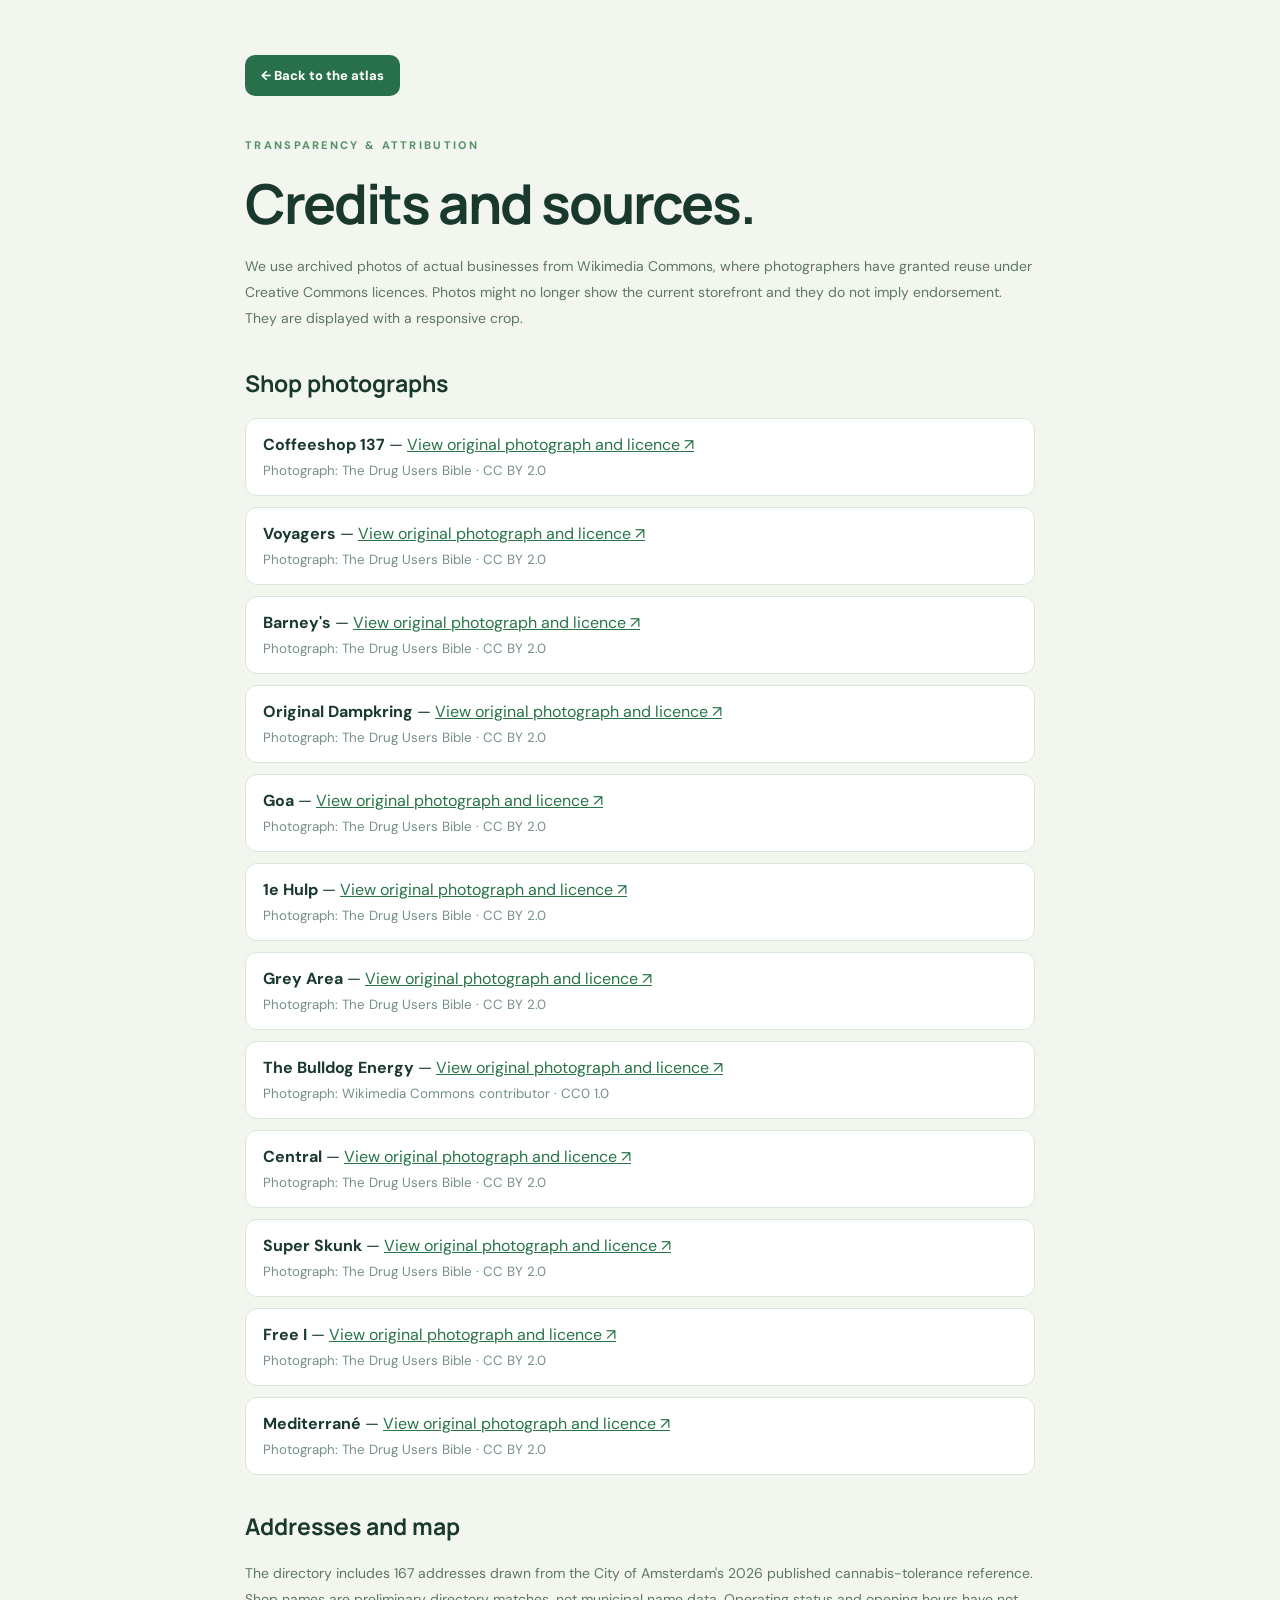
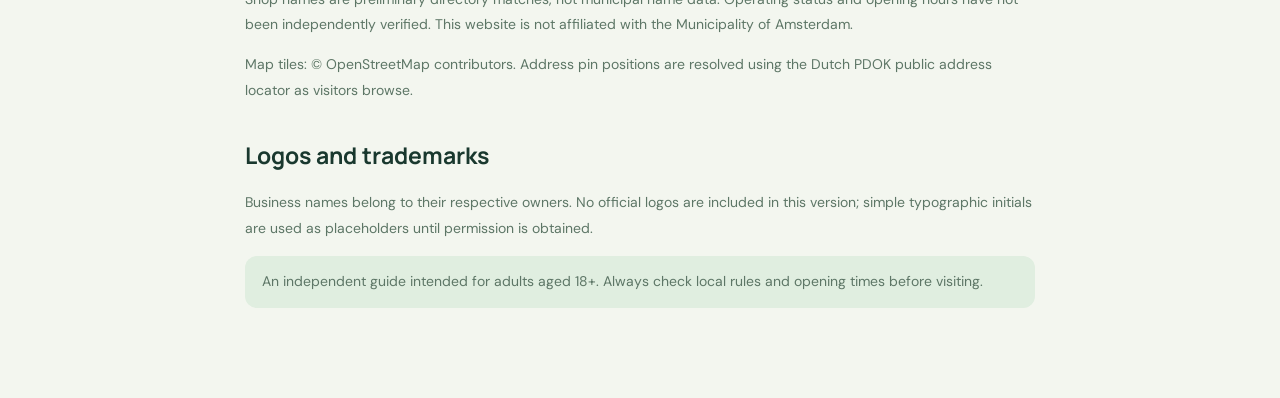
==== public/credits.html @ dfbdda61 "Add source and photo credits page" ====
<!doctype html><html lang="en"><head><meta charset="utf-8"><meta name="viewport" content="width=device-width,initial-scale=1"><title>Credits and sources | Coffeeshop Atlas</title><link rel="stylesheet" href="assets/styles.css"><style>body{background:#f3f6ef}.credits-main{max-width:830px;margin:55px auto 90px;padding:0 20px}.credits-main h1{font-size:clamp(32px,5vw,55px);letter-spacing:-2px;margin:13px 0}.credits-main p{color:#5d7666;font-size:14px;line-height:1.85}.credits-main h2{font-size:23px;margin-top:35px}.credit-box{border:1px solid #d8e7d9;background:#fff;border-radius:12px;margin:11px 0;padding:14px 17px;line-height:1.5}.credit-box a{color:#287447;text-decoration:underline}.credit-box small{color:#769083;display:block;margin-top:4px}.return{display:inline-block;padding:12px 16px;background:#286f4c;border-radius:10px;color:white;font-size:13px;font-weight:800}.small-note{background:#e0eee0;border-radius:12px;padding:13px 17px}</style></head><body><main class="credits-main"><a class="return" href="index.html">← Back to the atlas</a><span class="small-label" style="display:block;margin-top:42px">TRANSPARENCY &amp; ATTRIBUTION</span><h1>Credits and sources.</h1><p>We use archived photos of actual businesses from Wikimedia Commons, where photographers have granted reuse under Creative Commons licences. Photos might no longer show the current storefront and they do not imply endorsement. They are displayed with a responsive crop.</p><h2>Shop photographs</h2><div id="creditsList"></div><h2>Addresses and map</h2><p>The directory includes 167 addresses drawn from the City of Amsterdam's 2026 published cannabis-tolerance reference. Shop names are preliminary directory matches, not municipal name data. Operating status and opening hours have not been independently verified. This website is not affiliated with the Municipality of Amsterdam.</p><p>Map tiles: <a href="https://www.openstreetmap.org/copyright" target="_blank" rel="noopener">© OpenStreetMap contributors</a>. Address pin positions are resolved using the Dutch <a href="https://www.pdok.nl/" target="_blank" rel="noopener">PDOK</a> public address locator as visitors browse.</p><h2>Logos and trademarks</h2><p>Business names belong to their respective owners. No official logos are included in this version; simple typographic initials are used as placeholders until permission is obtained.</p><p class="small-note">An independent guide intended for adults aged 18+. Always check local rules and opening times before visiting.</p></main><script src="assets/shops.js"></script><script>const names=window.ATLAS_SHOPS.filter(x=>x.photo);const esc=x=>String(x).replaceAll('&','&amp;').replaceAll('<','&lt;').replaceAll('>','&gt;');document.getElementById('creditsList').innerHTML=names.map(x=>{const u='https://commons.wikimedia.org/wiki/File:'+encodeURIComponent(x.photo.file);return '<div class="credit-box"><b>'+esc(x.name)+'</b> — <a href="'+u+'" target="_blank" rel="noopener">View original photograph and licence ↗</a><small>Photograph: '+esc(x.photo.author)+' · '+esc(x.photo.license)+'</small></div>';}).join('');</script></body></html>
---- public/assets/styles.css ----
@import url('https://fonts.googleapis.com/css2?family=DM+Sans:wght@400;500;600;700;800&family=Manrope:wght@400;500;600;700;800&display=swap');
:root{--ink:#19382e;--green:#18392e;--green-2:#275e45;--mint:#b9d6b9;--lime:#b9e0a5;--gold:#d8a85f;--cream:#f7f7f0;--pale:#eef2e8;--line:#dce5d9;--muted:#65786d;--shadow:0 18px 50px rgba(12,42,26,.15)}
*{box-sizing:border-box}html{scroll-behavior:smooth}body{margin:0;color:var(--ink);background:var(--cream);font-family:'DM Sans',system-ui,-apple-system,'Segoe UI',sans-serif}a{color:inherit;text-decoration:none}button,input,select{font:inherit}button{cursor:pointer}button:focus-visible,a:focus-visible,input:focus-visible,select:focus-visible{outline:3px solid #7fc88d;outline-offset:2px}img{max-width:100%;display:block}.content-wrap{width:min(1400px,calc(100% - 100px));margin:auto}.sr-only{position:absolute;width:1px;height:1px;padding:0;margin:-1px;overflow:hidden;clip:rect(0,0,0,0);white-space:nowrap;border:0}
h1,h2,h3,p{margin-top:0}h1,h2,h3{font-family:Manrope,system-ui,sans-serif}h1 em,h2 em{font-style:normal;color:#48835c}em{font-style:normal}.small-label{font-size:11px;font-weight:800;letter-spacing:2.3px;color:#58916b}
.site-header{background:var(--green);color:white;position:relative;z-index:10}.header-inner{height:84px;display:flex;align-items:center;justify-content:space-between;gap:24px}.logo-lockup{display:flex;align-items:center;gap:12px;flex-shrink:0}.mark{width:43px;height:43px;border:1px solid #84b398;border-radius:13px;color:#dcf4d3;display:grid;place-items:center}.mark svg{width:31px;height:31px}.logo-type strong{font-size:15px;display:block;letter-spacing:2.4px;line-height:1}.logo-type>span{font-size:11px;letter-spacing:3px;font-weight:800;color:#b8d4bb}.logo-type i{font-size:8px;font-style:normal;letter-spacing:1.3px;opacity:.7;margin-left:2px}.nav-links{display:flex;align-items:center;gap:36px;color:#d5e8d9;font-size:13px;font-weight:700}.nav-links a:hover{color:#fff}.header-cta{background:var(--lime);color:#153d28;border-radius:50px;padding:13px 18px;font-weight:800;font-size:13px}.header-cta span{margin-left:9px}.header-cta:hover{background:white}
.hero{padding:73px 0 76px;display:grid;grid-template-columns:minmax(0,.95fr) minmax(0,1fr);align-items:center;gap:65px;min-height:610px}.eyebrow{color:#3f8059;font-size:11px;font-weight:800;letter-spacing:2.3px;display:inline-flex;align-items:center;gap:10px}.eyebrow-dot{height:8px;width:8px;background:#4b9863;border-radius:100%;box-shadow:0 0 0 5px #e1eee0}.hero h1{font-size:clamp(53px,5.7vw,86px);line-height:1.075;letter-spacing:-5px;margin:24px 0 22px;color:#153c30}.hero h1 em{font-family:Georgia,'Times New Roman',serif;font-style:italic;font-weight:normal;letter-spacing:-4px}.hero-sub{max-width:510px;color:#61766a;font-size:16px;line-height:1.8;margin-bottom:27px}.hero-search{max-width:515px;background:white;border:1px solid #dfecdf;display:flex;align-items:center;box-shadow:0 10px 30px rgba(37,65,38,.09);border-radius:17px;gap:12px;padding:8px 8px 8px 19px}.search-icon{font-size:27px;color:#7f9b89;line-height:1}.hero-search input{border:0;background:transparent;outline:none;min-width:0;flex:1;color:var(--ink);font-size:13px}.hero-search button{border:0;border-radius:11px;background:var(--green);color:white;font-size:13px;font-weight:800;padding:14px 19px;white-space:nowrap}.hero-search button:hover{background:#30634d}.hero-search button span{margin-left:8px}.hero-stats{display:flex;gap:24px;align-items:center;margin-top:33px}.hero-stats div{display:flex;flex-direction:column;gap:4px}.hero-stats strong{font-family:Manrope;font-weight:800;letter-spacing:-1.2px;font-size:26px;line-height:1}.hero-stats span:not(.stat-line){font-size:10px;color:#89998d}.stat-line{height:32px;width:1px;background:#d4e2d3}
.hero-visual{height:486px;display:grid;grid-template-columns:1.16fr .76fr;grid-template-rows:1fr 1fr;gap:14px;position:relative}.hero-photo{position:relative;border-radius:20px;background:#d5e2d4;overflow:hidden;box-shadow:0 13px 32px rgba(17,53,27,.13)}.hero-photo:after{content:"";position:absolute;inset:25% 0 0;background:linear-gradient(transparent,rgba(3,24,12,.70));pointer-events:none}.hero-photo img{height:100%;width:100%;object-fit:cover;transition:transform .5s}.hero-photo:hover img{transform:scale(1.055)}.hero-photo-main{grid-row:span 2}.hero-photo-top,.hero-photo-bottom{min-height:0}.photo-name{position:absolute;z-index:1;bottom:24px;left:22px;color:white;font-weight:800;font-size:17px;line-height:1.25;text-shadow:0 1px 12px #1d3022}.photo-name small{display:block;font-weight:600;font-size:11px;opacity:.85;margin-top:5px}.hero-seal{position:absolute;z-index:2;display:flex;flex-direction:column;justify-content:center;align-items:center;right:26%;top:39%;height:98px;width:98px;border:5px solid var(--cream);background:#bcd5a7;color:#2a4b38;border-radius:50%;font-size:9px;line-height:1.4;letter-spacing:1px;font-weight:900;text-align:center;transform:rotate(12deg);box-shadow:0 4px 14px #23372a66}.hero-seal b{font-size:20px;line-height:1.1}
.marquee{background:#dcead9;border-top:1px solid #d1e4d0;border-bottom:1px solid #d1e4d0}.marquee-inner{display:flex;justify-content:space-between;align-items:center;gap:14px;min-height:62px}.marquee span{font-size:10px;font-weight:800;letter-spacing:1.7px;white-space:nowrap}.marquee b{color:#6e9974;font-size:20px}
.featured-section{padding-top:83px;padding-bottom:83px}.section-heading{display:flex;justify-content:space-between;align-items:flex-end;gap:20px;margin-bottom:30px}.section-heading h2,.explorer-top h2,.how-lead h2{font-size:clamp(31px,3.1vw,47px);line-height:1.16;letter-spacing:-2.1px;margin:10px 0 10px}.section-heading em,.explorer-top em,.how-lead em{font-family:Georgia,serif;font-weight:400;font-style:italic}.section-heading p,.explorer-top p{font-size:13px;color:var(--muted);line-height:1.6;margin:0}.text-link{font-size:12px;font-weight:800;border-bottom:1px solid #679b72;padding-bottom:8px;white-space:nowrap}.text-link span{margin-left:10px}.featured-grid{display:grid;grid-template-columns:repeat(4,minmax(0,1fr));gap:18px}.featured-card{background:#fff;overflow:hidden;border-radius:17px;border:1px solid #e2e9df;box-shadow:0 3px 10px #203e2508;transition:transform .2s,box-shadow .2s}.featured-card:hover{transform:translateY(-4px);box-shadow:0 12px 29px #1738251b}.featured-card .cover{height:200px;background:#d9e8d7;position:relative;overflow:hidden}.featured-card .cover img{height:100%;width:100%;object-fit:cover}.cover .label{position:absolute;bottom:11px;left:11px;background:#fffdf4ed;border-radius:30px;padding:6px 10px;font-size:10px;font-weight:800;color:#316443}.featured-card-content{padding:18px}.featured-card h3{font-size:16px;margin:0 0 6px;letter-spacing:-.55px}.featured-card .address{font-size:11px;color:#849184;line-height:1.5;min-height:32px}.featured-card-bottom{margin-top:15px;display:flex;align-items:center;justify-content:space-between;gap:5px}.featured-card-bottom button{background:none;border:0;padding:0;color:#31764f;font-size:12px;font-weight:800}.credit-link{font-size:9px;color:#758879;text-decoration:underline}.photo-note{font-size:11px;color:#86958a;margin-top:18px}
.explorer-section{padding:78px 0 68px;background:#e7eee4;scroll-margin-top:0}.explorer-top{display:flex;justify-content:space-between;align-items:flex-end;gap:20px;margin-bottom:27px}.map-feature{white-space:nowrap;display:flex;align-items:center;gap:9px;background:#fff;border-radius:30px;padding:11px 15px;color:#4a7156;font-size:11px;font-weight:700}.feature-dot,.green-dot{display:inline-block;background:#62a879;width:8px;height:8px;border-radius:50%;flex-shrink:0}
.atlas-app{height:710px;display:grid;grid-template-columns:378px minmax(0,1fr);position:relative;border-radius:21px;overflow:hidden;box-shadow:var(--shadow);background:#fff;border:1px solid #d2dfd2}.directory{display:flex;flex-direction:column;min-height:0;border-right:1px solid #d8e5db}.directory-head{padding:21px 20px 12px;border-bottom:1px solid #e8eee7}.directory-strap{font-size:10px;font-weight:850;letter-spacing:1.7px;display:flex;align-items:center;gap:7px;color:#43845f}.directory-count{margin-left:auto;font-size:10px;background:#e5f2e7;border-radius:20px;padding:6px 10px;color:#32704e;letter-spacing:0}.directory-title-row{display:flex;justify-content:space-between;align-items:center;margin:16px 0 14px}.directory-title-row h3{font-size:21px;margin:0;letter-spacing:-.8px}.plain-button{color:#578766;background:none;border:0;font-size:11px;font-weight:800}.directory-search{display:flex;align-items:center;gap:11px;background:#f7faf6;border-radius:11px;border:1px solid #d9e5da;height:44px;padding:0 13px}.directory-search span{font-size:25px;color:#7ea78c}.directory-search input{border:none;outline:0;width:100%;min-width:0;background:transparent;font-size:12px}.filter-line{display:flex;gap:7px;margin-top:9px}.filter-line select{flex:1;min-width:0;appearance:none;background:#f9fbf8 url("data:image/svg+xml,%3Csvg width='16' height='16' viewBox='0 0 24 24' fill='none' stroke='%23456f54' stroke-width='2' xmlns='http://www.w3.org/2000/svg'%3E%3Cpath d='m6 9 6 6 6-6'/%3E%3C/svg%3E") no-repeat right 10px center}.filter-line select,.nearby-btn{border:1px solid #dce7db;border-radius:9px;height:38px;font-weight:700;color:#5b7362;font-size:11px;padding:0 11px}.nearby-btn{background:white;white-space:nowrap}.nearby-btn.active{background:#d9eddc;color:#26714d}.directory-tabs{display:flex;gap:14px;margin-top:19px}.directory-tabs button{background:none;border:0;padding:0 0 13px;color:#8e9f90;font-size:12px;font-weight:800;border-bottom:2px solid transparent}.directory-tabs button.is-active{color:#266546;border-color:#318c57}.directory-tabs #savedCount{margin-left:3px;color:#71917b}
.shop-list{padding:10px;overflow:auto;min-height:0;overscroll-behavior:contain}.shop-row{display:grid;grid-template-columns:68px minmax(0,1fr) 27px;gap:12px;padding:10px;min-height:94px;border-radius:12px;align-items:center;cursor:pointer;border:1px solid transparent;transition:background .16s,border-color .16s}.shop-row:hover,.shop-row:focus-visible{background:#f5faf4;outline:none}.shop-row.selected{background:#ebf5e9;border-color:#b9dabf}.thumb{width:68px;height:68px;border-radius:9px;background:#dcebd8;object-fit:cover;overflow:hidden}.thumb-letter{display:grid;place-items:center;color:#3a7953;background:linear-gradient(140deg,#cce3c8,#e5f0dc);font:800 27px Manrope}.shop-row h4{font-size:13px;line-height:1.3;font-weight:800;letter-spacing:-.2px;margin:0 0 5px}.shop-row p{font-size:10px;color:#7f9383;line-height:1.4;margin:0 0 6px}.shop-row .mini-meta{font-size:10px;color:#3c9260;font-weight:750}.save-btn{font-size:19px;color:#9fb8a3;align-self:start;background:none;border:0;padding:2px}.save-btn.saved{color:#c68b3d}.no-results{padding:24px 12px;color:#758678;line-height:1.7;font-size:13px}.directory-footer{padding:11px 15px;display:flex;justify-content:space-between;gap:12px;align-items:center;border-top:1px solid #e4ebe0;font-size:10px;color:#809080}.directory-footer button{background:none;border:0;font-weight:900;white-space:nowrap;color:#357254}
.map-area{position:relative;min-height:0;background:#d5e7d8}.map-area #map{height:100%;width:100%}.map-toolbar{position:absolute;top:18px;right:18px;z-index:450;display:flex;gap:8px}.map-tool{background:#fff;border:1px solid #e2ebde;padding:11px 13px;font-size:12px;font-weight:800;color:#295a3b;border-radius:10px;box-shadow:0 8px 22px #17402718}.map-tool:hover{background:#e9f4e8}.map-legend{position:absolute;bottom:20px;left:18px;z-index:420;border-radius:100px;padding:10px 14px;background:#fff;color:#728675;display:flex;align-items:center;gap:10px;box-shadow:0 9px 28px #183e2b1b;font-size:11px}.map-legend b{color:#2b704b}.legend-icon{height:11px;width:11px;background:#2f8654;border:2px solid white;border-radius:50%;box-shadow:0 0 0 1px #a4c4aa}.leaflet-control-attribution{font-size:9px!important}.leaflet-control-zoom a{color:#33634a!important}.atlas-marker{background:transparent;border:none}.atlas-pin{background:#287e4f;border:3px solid #fff;width:26px;height:26px;border-radius:50% 50% 50% 4px;transform:rotate(-45deg);box-shadow:0 4px 8px #1736215c}.atlas-pin:after{content:"";display:block;width:7px;height:7px;position:absolute;top:7px;left:7px;background:white;border-radius:50%}.marker-cluster-small,.marker-cluster-medium,.marker-cluster-large{background:#70ad7977}.marker-cluster-small div,.marker-cluster-medium div,.marker-cluster-large div{background:#286b48;color:#fff;font-weight:800}
.place-panel{position:absolute;z-index:500;top:79px;right:18px;width:min(340px,calc(100% - 36px));max-height:calc(100% - 148px);background:#fff;box-shadow:0 16px 44px #102d2970;border-radius:17px;overflow-y:auto}.place-panel.is-hidden{display:none}.panel-cover{height:165px;background:linear-gradient(130deg,#c0e1b6,#b2c9a9);position:relative}.panel-cover img{width:100%;height:100%;object-fit:cover}.panel-close{position:absolute;top:11px;right:11px;height:30px;width:30px;border:0;border-radius:100%;background:#fff;color:#325a41;font-size:20px;display:grid;place-items:center}.panel-body{padding:20px}.panel-overline{font-size:10px;letter-spacing:1.5px;color:#529069;font-weight:800}.panel-body h3{font-size:21px;margin:7px 0;line-height:1.25;letter-spacing:-.7px}.panel-address{font-size:12px;line-height:1.6;color:#718474;margin:6px 0 10px}.panel-help{background:#f0f5ed;border-radius:8px;padding:9px 11px;font-size:10px;color:#748677;line-height:1.55}.panel-actions{display:grid;grid-template-columns:1fr 1fr;gap:8px;margin-top:16px}.panel-actions a,.panel-actions button{display:flex;justify-content:center;align-items:center;text-align:center;border:1px solid #cfe1d2;border-radius:9px;background:#f5faf3;color:#295e42;font-size:11px;font-weight:800;padding:11px 8px}.panel-actions .primary{background:#256847;color:#fff;border-color:#256847}.panel-credit{font-size:10px;color:#819388;margin-top:12px}.panel-credit a{text-decoration:underline}.panel-letter{display:grid;place-items:center;height:100%;font-size:55px;color:#477652;font-weight:800;font-family:Manrope}.mobile-switch{display:none}.map-caveat{font-size:11px;line-height:1.6;color:#708677;margin-top:20px}
.how-section{padding-top:110px;padding-bottom:120px;display:grid;grid-template-columns:1fr 1fr;gap:15%}.how-lead h2{font-size:clamp(35px,3.8vw,55px);margin-bottom:18px}.how-lead>p{color:#7a8b7e;font-size:14px;max-width:370px;line-height:1.8}.how-items{display:grid;gap:0}.how-item{display:grid;grid-template-columns:55px 1fr;gap:10px;padding:20px 0;border-bottom:1px solid #dce6da}.how-item:first-child{padding-top:0}.how-number{font-family:Georgia,serif;font-size:24px;color:#6a9b77;font-style:italic}.how-item h3{font-size:17px;letter-spacing:-.4px;margin:2px 0 8px}.how-item p{font-size:12px;line-height:1.75;color:#758a78;margin:0;max-width:425px}
.footer{background:#152e27;color:#e9f5e9;padding:42px 0 23px}.footer-inner{display:flex;justify-content:space-between;gap:60px;padding-bottom:40px}.footer-brand span{font-size:18px;font-weight:900;letter-spacing:2px}.footer-brand p{font-size:11px;line-height:1.7;color:#b1c5b9;max-width:430px;margin:13px 0 0}.footer-nav{display:flex;gap:25px;flex-wrap:wrap;font-size:12px;color:#bfd6c4}.footer-bottom{border-top:1px solid #335145;padding-top:21px;display:flex;justify-content:space-between;gap:20px;color:#849f8d;font-size:10px;line-height:1.5}
@media(max-width:1170px){.content-wrap{width:min(1400px,calc(100% - 55px))}.hero{gap:35px}.hero h1{font-size:65px}.featured-grid{grid-template-columns:repeat(2,1fr)}.atlas-app{grid-template-columns:345px 1fr}}
@media(max-width:780px){.content-wrap{width:calc(100% - 32px)}.header-inner{height:67px}.nav-links{display:none}.mark{width:36px;height:36px;border-radius:10px}.mark svg{width:27px}.logo-type strong{font-size:12px;letter-spacing:2px}.logo-type>span{font-size:9px}.header-cta{font-size:10px;padding:10px 12px}.hero{padding:47px 0 55px;display:flex;flex-direction:column;align-items:stretch;gap:40px;min-height:auto}.hero h1{font-size:clamp(45px,11vw,74px);letter-spacing:-3.7px;margin:20px 0 15px}.hero h1 em{letter-spacing:-2px}.hero-sub{font-size:14px;line-height:1.75}.hero-search{border-radius:14px}.hero-search button{padding:12px}.hero-stats{gap:13px;margin-top:23px}.hero-stats strong{font-size:22px}.hero-stats span:not(.stat-line){font-size:9px}.hero-visual{height:290px;grid-template-columns:1.06fr .86fr;gap:9px}.hero-photo{border-radius:13px}.photo-name{bottom:12px;left:12px;font-size:12px}.photo-name small{font-size:9px}.hero-seal{height:66px;width:66px;font-size:6.5px;border-width:3px;right:26%}.hero-seal b{font-size:13px}.marquee-inner{overflow:hidden;justify-content:flex-start;gap:17px;min-height:49px}.marquee span{font-size:9px}.marquee-inner span:nth-of-type(n+3),.marquee-inner b:nth-of-type(n+3){display:none}.featured-section{padding:58px 0}.section-heading{align-items:start}.section-heading h2,.explorer-top h2{font-size:35px}.text-link{display:none}.featured-grid{grid-template-columns:repeat(2,minmax(0,1fr));gap:11px}.featured-card .cover{height:145px}.featured-card-content{padding:12px}.featured-card h3{font-size:14px}.featured-card-bottom{margin-top:11px}.featured-card-bottom button{font-size:11px}.explorer-section{padding:58px 0 50px}.explorer-top{display:block}.map-feature{display:inline-flex;margin-top:20px}.atlas-app{height:660px;grid-template-columns:1fr;grid-template-rows:minmax(0,1fr) 54px;border-radius:15px}.directory{grid-row:1;grid-column:1;border-right:0}.map-area{grid-row:1;grid-column:1;display:none}.atlas-app.map-mode .directory{display:none}.atlas-app.map-mode .map-area{display:block}.mobile-switch{grid-row:2;grid-column:1;display:grid;grid-template-columns:1fr 1fr;background:#f3f8f2;border-top:1px solid #dfecdf;padding:8px;gap:8px}.mobile-switch button{border:0;border-radius:9px;background:transparent;font-size:12px;font-weight:800;color:#6d8972}.mobile-switch button.active{background:#2d774d;color:white}.map-tool{padding:10px}.map-tool span{display:none}.place-panel{top:auto;bottom:18px;left:12px;right:12px;width:auto;max-height:70%}.panel-cover{height:110px}.panel-body{padding:13px}.map-legend{bottom:18px;left:13px}.directory-head{padding:17px 15px 7px}.shop-row{padding:9px;min-height:86px}.thumb{height:59px;width:59px}.shop-row{grid-template-columns:59px 1fr 27px}.how-section{grid-template-columns:1fr;gap:36px;padding-top:75px;padding-bottom:75px}.how-lead h2{font-size:39px}.footer-inner,.footer-bottom{display:block}.footer-nav{margin-top:23px}.footer-bottom span{display:block;margin-top:9px}}
@media(max-width:380px){.hero h1{font-size:44px}.logo-type i{display:none}.hero-stats{gap:9px}.hero-stats strong{font-size:19px}.featured-card .cover{height:120px}.hero-visual{height:240px}}
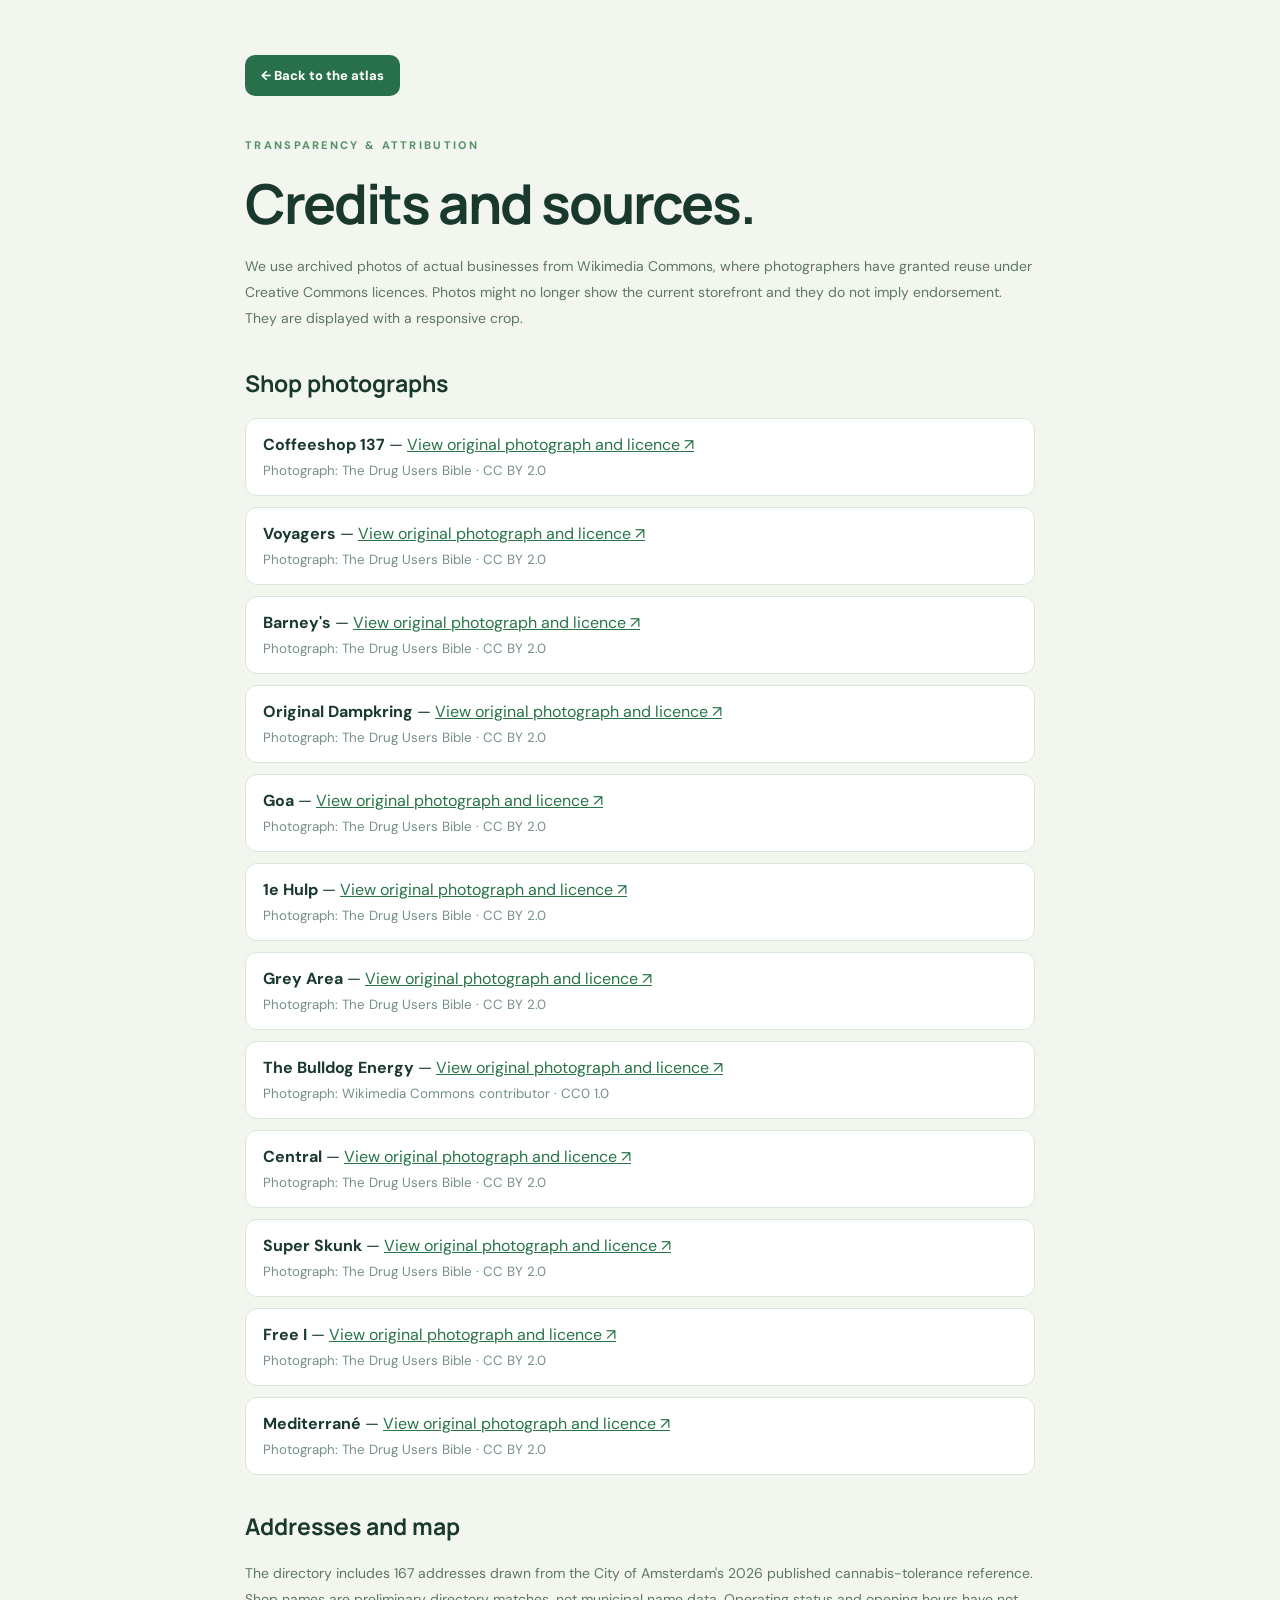
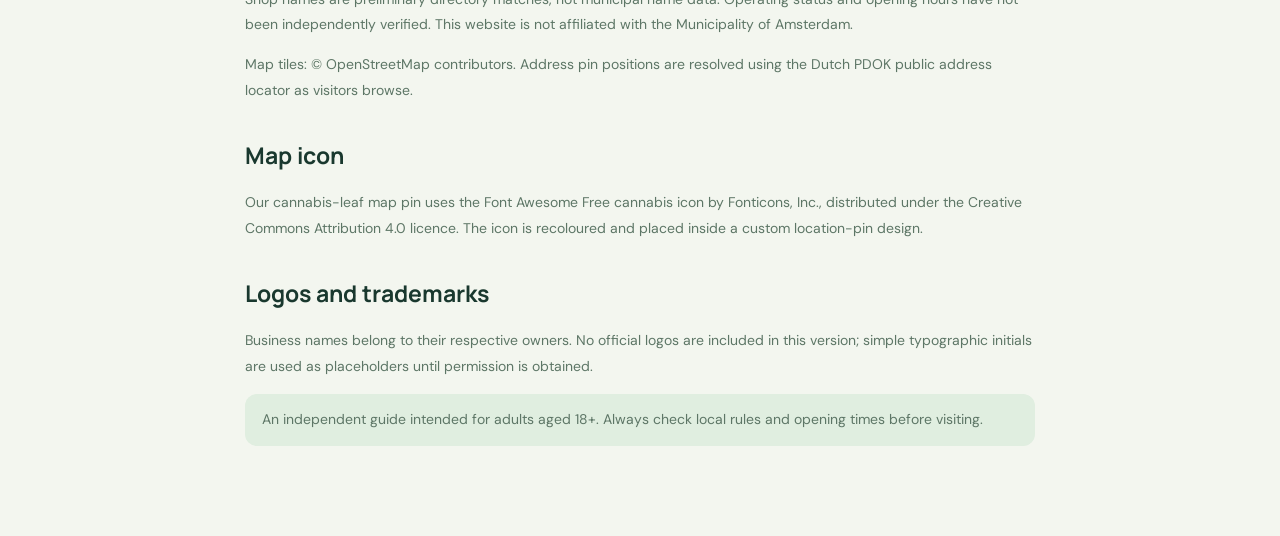
==== commit 27c224f1: "Credit licensed Font Awesome cannabis map icon" ====
--- a/public/credits.html
+++ b/public/credits.html
@@ -1 +1 @@
-<!doctype html><html lang="en"><head><meta charset="utf-8"><meta name="viewport" content="width=device-width,initial-scale=1"><title>Credits and sources | Coffeeshop Atlas</title><link rel="stylesheet" href="assets/styles.css"><style>body{background:#f3f6ef}.credits-main{max-width:830px;margin:55px auto 90px;padding:0 20px}.credits-main h1{font-size:clamp(32px,5vw,55px);letter-spacing:-2px;margin:13px 0}.credits-main p{color:#5d7666;font-size:14px;line-height:1.85}.credits-main h2{font-size:23px;margin-top:35px}.credit-box{border:1px solid #d8e7d9;background:#fff;border-radius:12px;margin:11px 0;padding:14px 17px;line-height:1.5}.credit-box a{color:#287447;text-decoration:underline}.credit-box small{color:#769083;display:block;margin-top:4px}.return{display:inline-block;padding:12px 16px;background:#286f4c;border-radius:10px;color:white;font-size:13px;font-weight:800}.small-note{background:#e0eee0;border-radius:12px;padding:13px 17px}</style></head><body><main class="credits-main"><a class="return" href="index.html">← Back to the atlas</a><span class="small-label" style="display:block;margin-top:42px">TRANSPARENCY &amp; ATTRIBUTION</span><h1>Credits and sources.</h1><p>We use archived photos of actual businesses from Wikimedia Commons, where photographers have granted reuse under Creative Commons licences. Photos might no longer show the current storefront and they do not imply endorsement. They are displayed with a responsive crop.</p><h2>Shop photographs</h2><div id="creditsList"></div><h2>Addresses and map</h2><p>The directory includes 167 addresses drawn from the City of Amsterdam's 2026 published cannabis-tolerance reference. Shop names are preliminary directory matches, not municipal name data. Operating status and opening hours have not been independently verified. This website is not affiliated with the Municipality of Amsterdam.</p><p>Map tiles: <a href="https://www.openstreetmap.org/copyright" target="_blank" rel="noopener">© OpenStreetMap contributors</a>. Address pin positions are resolved using the Dutch <a href="https://www.pdok.nl/" target="_blank" rel="noopener">PDOK</a> public address locator as visitors browse.</p><h2>Logos and trademarks</h2><p>Business names belong to their respective owners. No official logos are included in this version; simple typographic initials are used as placeholders until permission is obtained.</p><p class="small-note">An independent guide intended for adults aged 18+. Always check local rules and opening times before visiting.</p></main><script src="assets/shops.js"></script><script>const names=window.ATLAS_SHOPS.filter(x=>x.photo);const esc=x=>String(x).replaceAll('&','&amp;').replaceAll('<','&lt;').replaceAll('>','&gt;');document.getElementById('creditsList').innerHTML=names.map(x=>{const u='https://commons.wikimedia.org/wiki/File:'+encodeURIComponent(x.photo.file);return '<div class="credit-box"><b>'+esc(x.name)+'</b> — <a href="'+u+'" target="_blank" rel="noopener">View original photograph and licence ↗</a><small>Photograph: '+esc(x.photo.author)+' · '+esc(x.photo.license)+'</small></div>';}).join('');</script></body></html>+<!doctype html><html lang="en"><head><meta charset="utf-8"><meta name="viewport" content="width=device-width,initial-scale=1"><title>Credits and sources | Coffeeshop Atlas</title><link rel="stylesheet" href="assets/styles.css"><style>body{background:#f3f6ef}.credits-main{max-width:830px;margin:55px auto 90px;padding:0 20px}.credits-main h1{font-size:clamp(32px,5vw,55px);letter-spacing:-2px;margin:13px 0}.credits-main p{color:#5d7666;font-size:14px;line-height:1.85}.credits-main h2{font-size:23px;margin-top:35px}.credit-box{border:1px solid #d8e7d9;background:#fff;border-radius:12px;margin:11px 0;padding:14px 17px;line-height:1.5}.credit-box a{color:#287447;text-decoration:underline}.credit-box small{color:#769083;display:block;margin-top:4px}.return{display:inline-block;padding:12px 16px;background:#286f4c;border-radius:10px;color:white;font-size:13px;font-weight:800}.small-note{background:#e0eee0;border-radius:12px;padding:13px 17px}</style></head><body><main class="credits-main"><a class="return" href="index.html">← Back to the atlas</a><span class="small-label" style="display:block;margin-top:42px">TRANSPARENCY &amp; ATTRIBUTION</span><h1>Credits and sources.</h1><p>We use archived photos of actual businesses from Wikimedia Commons, where photographers have granted reuse under Creative Commons licences. Photos might no longer show the current storefront and they do not imply endorsement. They are displayed with a responsive crop.</p><h2>Shop photographs</h2><div id="creditsList"></div><h2>Addresses and map</h2><p>The directory includes 167 addresses drawn from the City of Amsterdam's 2026 published cannabis-tolerance reference. Shop names are preliminary directory matches, not municipal name data. Operating status and opening hours have not been independently verified. This website is not affiliated with the Municipality of Amsterdam.</p><p>Map tiles: <a href="https://www.openstreetmap.org/copyright" target="_blank" rel="noopener">© OpenStreetMap contributors</a>. Address pin positions are resolved using the Dutch <a href="https://www.pdok.nl/" target="_blank" rel="noopener">PDOK</a> public address locator as visitors browse.</p><h2>Map icon</h2><p>Our cannabis-leaf map pin uses the <a href="https://fontawesome.com/icons/cannabis?f=classic&s=solid" target="_blank" rel="noopener">Font Awesome Free cannabis icon</a> by Fonticons, Inc., distributed under the <a href="https://creativecommons.org/licenses/by/4.0/" target="_blank" rel="noopener">Creative Commons Attribution 4.0 licence</a>. The icon is recoloured and placed inside a custom location-pin design.</p><h2>Logos and trademarks</h2><p>Business names belong to their respective owners. No official logos are included in this version; simple typographic initials are used as placeholders until permission is obtained.</p><p class="small-note">An independent guide intended for adults aged 18+. Always check local rules and opening times before visiting.</p></main><script src="assets/shops.js"></script><script>const names=window.ATLAS_SHOPS.filter(x=>x.photo);const esc=x=>String(x).replaceAll('&','&amp;').replaceAll('<','&lt;').replaceAll('>','&gt;');document.getElementById('creditsList').innerHTML=names.map(x=>{const u='https://commons.wikimedia.org/wiki/File:'+encodeURIComponent(x.photo.file);return '<div class="credit-box"><b>'+esc(x.name)+'</b> — <a href="'+u+'" target="_blank" rel="noopener">View original photograph and licence ↗</a><small>Photograph: '+esc(x.photo.author)+' · '+esc(x.photo.license)+'</small></div>';}).join('');</script></body></html>
--- a/public/assets/styles.css
+++ b/public/assets/styles.css
@@ -17,3 +17,10 @@
 @media(max-width:1170px){.content-wrap{width:min(1400px,calc(100% - 55px))}.hero{gap:35px}.hero h1{font-size:65px}.featured-grid{grid-template-columns:repeat(2,1fr)}.atlas-app{grid-template-columns:345px 1fr}}
 @media(max-width:780px){.content-wrap{width:calc(100% - 32px)}.header-inner{height:67px}.nav-links{display:none}.mark{width:36px;height:36px;border-radius:10px}.mark svg{width:27px}.logo-type strong{font-size:12px;letter-spacing:2px}.logo-type>span{font-size:9px}.header-cta{font-size:10px;padding:10px 12px}.hero{padding:47px 0 55px;display:flex;flex-direction:column;align-items:stretch;gap:40px;min-height:auto}.hero h1{font-size:clamp(45px,11vw,74px);letter-spacing:-3.7px;margin:20px 0 15px}.hero h1 em{letter-spacing:-2px}.hero-sub{font-size:14px;line-height:1.75}.hero-search{border-radius:14px}.hero-search button{padding:12px}.hero-stats{gap:13px;margin-top:23px}.hero-stats strong{font-size:22px}.hero-stats span:not(.stat-line){font-size:9px}.hero-visual{height:290px;grid-template-columns:1.06fr .86fr;gap:9px}.hero-photo{border-radius:13px}.photo-name{bottom:12px;left:12px;font-size:12px}.photo-name small{font-size:9px}.hero-seal{height:66px;width:66px;font-size:6.5px;border-width:3px;right:26%}.hero-seal b{font-size:13px}.marquee-inner{overflow:hidden;justify-content:flex-start;gap:17px;min-height:49px}.marquee span{font-size:9px}.marquee-inner span:nth-of-type(n+3),.marquee-inner b:nth-of-type(n+3){display:none}.featured-section{padding:58px 0}.section-heading{align-items:start}.section-heading h2,.explorer-top h2{font-size:35px}.text-link{display:none}.featured-grid{grid-template-columns:repeat(2,minmax(0,1fr));gap:11px}.featured-card .cover{height:145px}.featured-card-content{padding:12px}.featured-card h3{font-size:14px}.featured-card-bottom{margin-top:11px}.featured-card-bottom button{font-size:11px}.explorer-section{padding:58px 0 50px}.explorer-top{display:block}.map-feature{display:inline-flex;margin-top:20px}.atlas-app{height:660px;grid-template-columns:1fr;grid-template-rows:minmax(0,1fr) 54px;border-radius:15px}.directory{grid-row:1;grid-column:1;border-right:0}.map-area{grid-row:1;grid-column:1;display:none}.atlas-app.map-mode .directory{display:none}.atlas-app.map-mode .map-area{display:block}.mobile-switch{grid-row:2;grid-column:1;display:grid;grid-template-columns:1fr 1fr;background:#f3f8f2;border-top:1px solid #dfecdf;padding:8px;gap:8px}.mobile-switch button{border:0;border-radius:9px;background:transparent;font-size:12px;font-weight:800;color:#6d8972}.mobile-switch button.active{background:#2d774d;color:white}.map-tool{padding:10px}.map-tool span{display:none}.place-panel{top:auto;bottom:18px;left:12px;right:12px;width:auto;max-height:70%}.panel-cover{height:110px}.panel-body{padding:13px}.map-legend{bottom:18px;left:13px}.directory-head{padding:17px 15px 7px}.shop-row{padding:9px;min-height:86px}.thumb{height:59px;width:59px}.shop-row{grid-template-columns:59px 1fr 27px}.how-section{grid-template-columns:1fr;gap:36px;padding-top:75px;padding-bottom:75px}.how-lead h2{font-size:39px}.footer-inner,.footer-bottom{display:block}.footer-nav{margin-top:23px}.footer-bottom span{display:block;margin-top:9px}}
 @media(max-width:380px){.hero h1{font-size:44px}.logo-type i{display:none}.hero-stats{gap:9px}.hero-stats strong{font-size:19px}.featured-card .cover{height:120px}.hero-visual{height:240px}}
+
+/* Original 167-place coffeeshop map embedded in its own document. */
+.atlas-map-embed{height:720px;border-radius:20px;overflow:hidden;border:1px solid #cfdfce;background:#dbe9db;box-shadow:var(--shadow)}
+.atlas-map-embed iframe{display:block;width:100%;height:100%;border:0;background:#dbe9db}
+.full-map-link{margin:15px auto 0;display:flex;justify-content:flex-end}
+.full-map-link a{color:#276d48;font-size:12px;font-weight:800;text-decoration:underline;text-underline-offset:4px}
+@media(max-width:780px){.atlas-map-embed{height:min(940px,94dvh);min-height:690px;border-radius:15px}.full-map-link{justify-content:center}}
